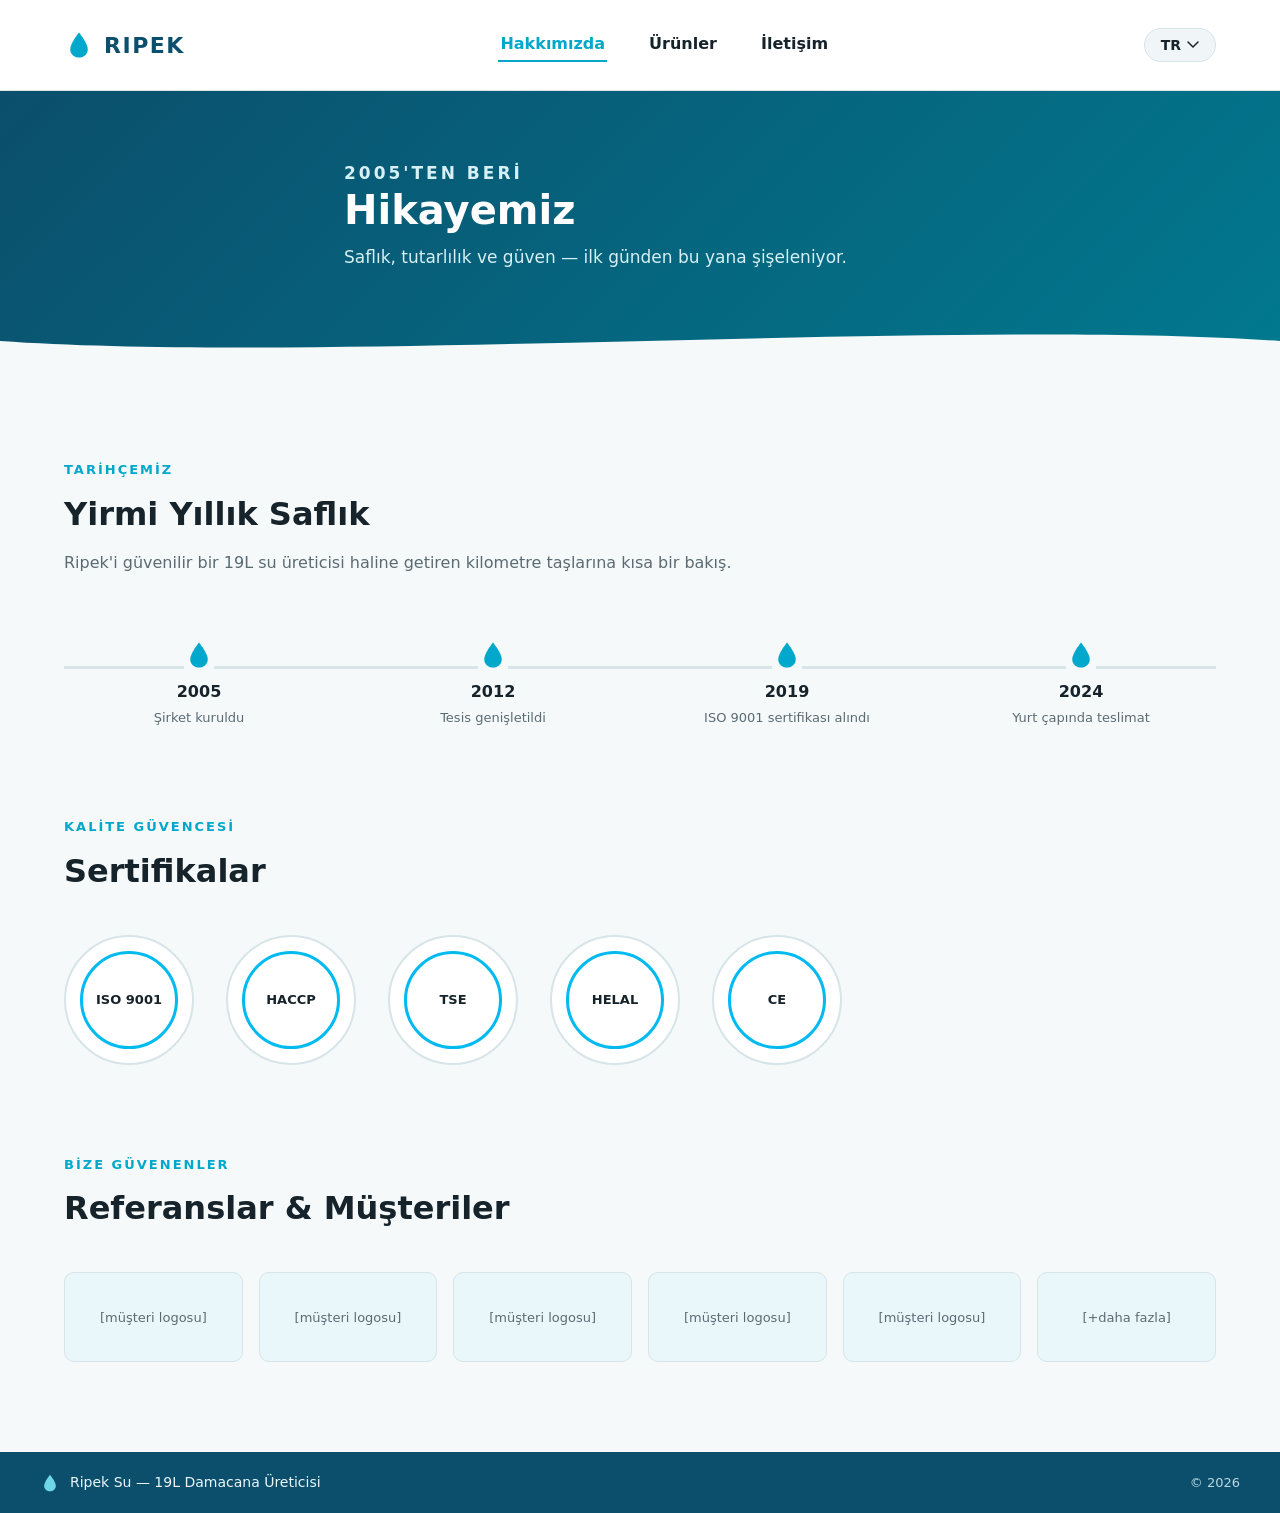
==== about.html @ 7599078f "Path Replacement V01. Paths are replaced" ====
<!DOCTYPE html>
<html lang="tr" data-title-key="meta.titleAbout">
<head>
<meta charset="UTF-8">
<meta name="viewport" content="width=device-width, initial-scale=1.0">
<title>Ripek Su | Hakkımızda</title>
<link rel="icon" href="data:image/svg+xml,%3Csvg xmlns='http://www.w3.org/2000/svg' viewBox='0 0 24 24'%3E%3Cpath fill='%2301A8CC' d='M12 2C12 2 5 10.5 5 15.5C5 19.09 8.13 22 12 22C15.87 22 19 19.09 19 15.5C19 10.5 12 2 12 2Z'/%3E%3C/svg%3E">
<link rel="stylesheet" href="css/style.css">
</head>
<body>

<!-- ================= TOP BAR ================= -->
<header class="topbar">
  <div class="container topbar-inner">
    <a href="index.html" class="logo">
      <svg class="logo-icon" viewBox="0 0 24 24" fill="none" xmlns="http://www.w3.org/2000/svg" aria-hidden="true">
        <path d="M12 2C12 2 5 10.5 5 15.5C5 19.09 8.13 22 12 22C15.87 22 19 19.09 19 15.5C19 10.5 12 2 12 2Z" fill="currentColor"/>
      </svg>
      <span class="logo-text">RIPEK</span>
    </a>

    <nav class="nav" id="mainNav">
      <a href="about.html" class="nav-link" data-i18n="nav.about">About Us</a>
      <a href="products.html" class="nav-link" data-i18n="nav.products">Products</a>
      <a href="contacts.html" class="nav-link" data-i18n="nav.contacts">Contacts</a>
    </nav>

    <div class="topbar-actions">
      <div class="lang-selector">
        <button class="lang-btn" id="langBtn" type="button" aria-haspopup="listbox" aria-expanded="false">
          <span id="langBtnLabel">TR</span>
          <svg viewBox="0 0 12 8" fill="none" aria-hidden="true"><path d="M1 1L6 6L11 1" stroke="currentColor" stroke-width="1.5" stroke-linecap="round" stroke-linejoin="round"/></svg>
        </button>
        <ul class="lang-dropdown" id="langDropdown" role="listbox">
          <li role="option" data-lang="tr" data-i18n="lang.tr">Türkçe</li>
          <li role="option" data-lang="en" data-i18n="lang.en">İngilizce</li>
        </ul>
      </div>
      <button class="nav-toggle" id="navToggle" type="button" aria-label="Menu" aria-expanded="false" aria-controls="mainNav">
        <svg viewBox="0 0 24 24" fill="none" aria-hidden="true"><path d="M3 6H21M3 12H21M3 18H21" stroke="currentColor" stroke-width="2" stroke-linecap="round"/></svg>
      </button>
    </div>
  </div>
</header>

<!-- ================= HERO ================= -->
<section class="hero hero-simple">
  <div class="container hero-text">
    <p class="hero-eyebrow" data-i18n="about.hero.eyebrow">2005'TEN BERİ</p>
    <h1 data-i18n="about.hero.title">Hikayemiz</h1>
    <p data-i18n="about.hero.subtitle">Saflık, tutarlılık ve güven — ilk günden bu yana şişeleniyor.</p>
  </div>
  <svg class="hero-wave" viewBox="0 0 1440 80" preserveAspectRatio="none" aria-hidden="true">
    <path d="M0,40 C360,70 1080,10 1440,40 L1440,80 L0,80 Z" fill="#F5F9FA"></path>
  </svg>
</section>

<!-- ================= HISTORY / TIMELINE ================= -->
<section class="section" id="history">
  <div class="container">
    <div class="section-head">
      <span class="eyebrow" data-i18n="about.history.eyebrow">TARİHÇEMİZ</span>
      <h2 data-i18n="about.history.title">Yirmi Yıllık Saflık</h2>
      <p data-i18n="about.history.text">Ripek'i güvenilir bir 19L su üreticisi haline getiren kilometre taşlarına kısa bir bakış.</p>
    </div>

    <div class="timeline">
      <div class="timeline-item">
        <svg class="timeline-icon" viewBox="0 0 24 24" fill="none" aria-hidden="true"><path d="M12 2C12 2 5 10.5 5 15.5C5 19.09 8.13 22 12 22C15.87 22 19 19.09 19 15.5C19 10.5 12 2 12 2Z" fill="currentColor"/></svg>
        <div class="timeline-year" data-i18n="about.history.item1.year">2005</div>
        <div class="timeline-label" data-i18n="about.history.item1.label">Şirket kuruldu</div>
      </div>
      <div class="timeline-item">
        <svg class="timeline-icon" viewBox="0 0 24 24" fill="none" aria-hidden="true"><path d="M12 2C12 2 5 10.5 5 15.5C5 19.09 8.13 22 12 22C15.87 22 19 19.09 19 15.5C19 10.5 12 2 12 2Z" fill="currentColor"/></svg>
        <div class="timeline-year" data-i18n="about.history.item2.year">2012</div>
        <div class="timeline-label" data-i18n="about.history.item2.label">Tesis genişletildi</div>
      </div>
      <div class="timeline-item">
        <svg class="timeline-icon" viewBox="0 0 24 24" fill="none" aria-hidden="true"><path d="M12 2C12 2 5 10.5 5 15.5C5 19.09 8.13 22 12 22C15.87 22 19 19.09 19 15.5C19 10.5 12 2 12 2Z" fill="currentColor"/></svg>
        <div class="timeline-year" data-i18n="about.history.item3.year">2019</div>
        <div class="timeline-label" data-i18n="about.history.item3.label">ISO 9001 sertifikası alındı</div>
      </div>
      <div class="timeline-item">
        <svg class="timeline-icon" viewBox="0 0 24 24" fill="none" aria-hidden="true"><path d="M12 2C12 2 5 10.5 5 15.5C5 19.09 8.13 22 12 22C15.87 22 19 19.09 19 15.5C19 10.5 12 2 12 2Z" fill="currentColor"/></svg>
        <div class="timeline-year" data-i18n="about.history.item4.year">2024</div>
        <div class="timeline-label" data-i18n="about.history.item4.label">Yurt çapında teslimat</div>
      </div>
    </div>
  </div>
</section>

<!-- ================= CERTIFICATES ================= -->
<section class="section" id="certificates">
  <div class="container">
    <div class="section-head" style="margin-bottom: 40px;">
      <span class="eyebrow" data-i18n="about.certificates.eyebrow">KALİTE GÜVENCESİ</span>
      <h2 data-i18n="about.certificates.title">Sertifikalar</h2>
    </div>

    <div class="cert-grid">
      <a href="#" class="cert-badge"><span data-i18n="about.certificates.item1">ISO 9001</span></a>
      <a href="#" class="cert-badge"><span data-i18n="about.certificates.item2">HACCP</span></a>
      <a href="#" class="cert-badge"><span data-i18n="about.certificates.item3">TSE</span></a>
      <a href="#" class="cert-badge"><span data-i18n="about.certificates.item4">HELAL</span></a>
      <a href="#" class="cert-badge"><span data-i18n="about.certificates.item5">CE</span></a>
    </div>
  </div>
</section>

<!-- ================= REFERENCES ================= -->
<section class="section" id="references">
  <div class="container">
    <div class="section-head" style="margin-bottom: 40px;">
      <span class="eyebrow" data-i18n="about.references.eyebrow">BİZE GÜVENENLER</span>
      <h2 data-i18n="about.references.title">Referanslar & Müşteriler</h2>
    </div>

    <div class="reference-grid">
      <div class="reference-logo"><span data-i18n="placeholder.clientLogo">[müşteri logosu]</span></div>
      <div class="reference-logo"><span data-i18n="placeholder.clientLogo">[müşteri logosu]</span></div>
      <div class="reference-logo"><span data-i18n="placeholder.clientLogo">[müşteri logosu]</span></div>
      <div class="reference-logo"><span data-i18n="placeholder.clientLogo">[müşteri logosu]</span></div>
      <div class="reference-logo"><span data-i18n="placeholder.clientLogo">[müşteri logosu]</span></div>
      <div class="reference-logo"><span data-i18n="placeholder.moreLogos">[+daha fazla]</span></div>
    </div>
  </div>
</section>

<!-- ================= FOOTER ================= -->
<footer class="site-footer">
  <div class="container footer-inner">
    <div class="footer-brand">
      <svg viewBox="0 0 24 24" fill="none" aria-hidden="true"><path d="M12 2C12 2 5 10.5 5 15.5C5 19.09 8.13 22 12 22C15.87 22 19 19.09 19 15.5C19 10.5 12 2 12 2Z" fill="currentColor"/></svg>
      <span data-i18n="footer.brand">Ripek Su — 19L Damacana Üreticisi</span>
    </div>
    <span class="footer-copy">© 2026</span>
  </div>
</footer>

<script src="js/translations.js"></script>
<script src="js/i18n.js"></script>
<script src="js/main.js"></script>
</body>
</html>
---- css/style.css ----
/* =========================================================
   Ripek — 19L Water Bottle Producer
   Global stylesheet
   ========================================================= */

:root {
  --primary-dark: #0B4F6C;
  --primary: #01798F;
  --accent: #01A8CC;
  --accent-bright: #01BAEF;
  --accent-light: #6FD6E8;
  --bg: #F5F9FA;
  --bg-soft: #F0F6F7;
  --icon-bg: #EAF7FA;
  --border: #D7E4E8;
  --text-dark: #16232B;
  --text-muted: #5B6B73;
  --text-faint: #94A3B8;
  --white: #FFFFFF;
  --hero-text-soft: #D6F0F5;
  --footer-text: #EAF7FA;
  --footer-text-muted: #B7D9E2;

  --container-width: 1200px;
  --radius-sm: 10px;
  --radius-md: 16px;
  --radius-lg: 18px;
  --shadow-card: 0 8px 24px rgba(11, 79, 108, 0.08);
}

* { box-sizing: border-box; }

html { scroll-behavior: smooth; }

body {
  margin: 0;
  font-family: 'Segoe UI', system-ui, Arial, sans-serif;
  background: var(--bg);
  color: var(--text-dark);
  line-height: 1.5;
  -webkit-font-smoothing: antialiased;
}

img, svg { display: block; max-width: 100%; }

a { color: inherit; }

h1, h2, h3, p { margin: 0; }

ul { margin: 0; padding: 0; list-style: none; }

button { font-family: inherit; }

.container {
  max-width: var(--container-width);
  margin: 0 auto;
  padding: 0 24px;
}

.visually-hidden {
  position: absolute;
  width: 1px; height: 1px;
  overflow: hidden;
  clip: rect(0 0 0 0);
  white-space: nowrap;
}

/* =========================================================
   TOP BAR
   ========================================================= */

.topbar {
  background: var(--white);
  border-bottom: 1px solid var(--border);
  position: sticky;
  top: 0;
  z-index: 200;
}

.topbar-inner {
  display: flex;
  align-items: center;
  justify-content: space-between;
  height: 90px;
  gap: 24px;
}

.logo {
  display: flex;
  align-items: center;
  gap: 10px;
  text-decoration: none;
  flex-shrink: 0;
}

.logo-icon {
  width: 30px;
  height: 30px;
  color: var(--accent);
}

.logo-text {
  font-size: 1.375rem;
  font-weight: 700;
  color: var(--primary-dark);
  letter-spacing: 1.5px;
}

.nav {
  display: flex;
  align-items: center;
  gap: 40px;
}

.nav-link {
  font-size: 1rem;
  font-weight: 600;
  color: var(--text-dark);
  text-decoration: none;
  padding: 4px 2px;
  border-bottom: 2px solid transparent;
  transition: color 0.2s ease, border-color 0.2s ease;
}

.nav-link:hover,
.nav-link.active {
  color: var(--accent);
  border-color: var(--accent);
}

.topbar-actions {
  display: flex;
  align-items: center;
  gap: 16px;
  flex-shrink: 0;
}

.lang-selector { position: relative; }

.lang-btn {
  display: flex;
  align-items: center;
  gap: 6px;
  background: var(--bg-soft);
  border: 1px solid var(--border);
  border-radius: 17px;
  padding: 8px 16px;
  font-size: 0.875rem;
  font-weight: 600;
  color: var(--text-dark);
  cursor: pointer;
}

.lang-btn svg { width: 12px; height: 12px; }

.lang-dropdown {
  position: absolute;
  right: 0;
  top: calc(100% + 8px);
  background: var(--white);
  border: 1px solid var(--border);
  border-radius: var(--radius-sm);
  box-shadow: var(--shadow-card);
  min-width: 150px;
  padding: 6px;
  display: none;
  z-index: 300;
}

.lang-dropdown.open { display: block; }

.lang-dropdown li {
  padding: 9px 12px;
  border-radius: 6px;
  font-size: 0.9rem;
  cursor: pointer;
  color: var(--text-dark);
}

.lang-dropdown li:hover,
.lang-dropdown li.selected {
  background: var(--bg-soft);
  color: var(--accent);
}

.nav-toggle {
  display: none;
  background: none;
  border: none;
  cursor: pointer;
  padding: 6px;
  color: var(--primary-dark);
}

.nav-toggle svg { width: 26px; height: 26px; }

/* =========================================================
   HERO (shared)
   ========================================================= */

.hero {
  position: relative;
  background: linear-gradient(135deg, var(--primary-dark), var(--primary));
  color: var(--white);
  overflow: hidden;
}

.hero-wave {
  position: absolute;
  bottom: -1px;
  left: 0;
  width: 100%;
  height: 60px;
}

.hero-eyebrow {
  font-size: 0.8125rem;
  font-weight: 700;
  letter-spacing: 3px;
  color: var(--accent-light);
  text-transform: uppercase;
  margin: 0 0 14px;
}

/* Big home hero */
.hero-home { padding: 90px 0 150px; }

.hero-inner {
  display: flex;
  align-items: center;
  justify-content: space-between;
  gap: 48px;
}

.hero-text { max-width: 560px; }

.hero-text h1 {
  font-size: 2.75rem;
  font-weight: 800;
  line-height: 1.15;
  margin: 0 0 20px;
}

.hero-text p {
  font-size: 1.125rem;
  color: var(--hero-text-soft);
  margin: 0 0 32px;
}

.hero-media { flex-shrink: 0; }

/* Simple sub-page hero */
.hero-simple { padding: 70px 0 100px; }

.hero-simple .hero-text { max-width: 640px; }

.hero-simple h1 {
  font-size: 2.5rem;
  font-weight: 800;
  margin: 0 0 12px;
}

.hero-simple p {
  font-size: 1.0625rem;
  color: var(--hero-text-soft);
  margin: 0;
}

/* =========================================================
   BUTTONS / LINKS
   ========================================================= */

.btn {
  display: inline-flex;
  align-items: center;
  justify-content: center;
  padding: 15px 34px;
  border-radius: 26px;
  font-weight: 700;
  font-size: 1rem;
  text-decoration: none;
  cursor: pointer;
  border: none;
  transition: transform 0.15s ease, box-shadow 0.15s ease;
}

.btn-cta {
  background: var(--accent-bright);
  color: #062A36;
}

.btn-cta:hover {
  transform: translateY(-2px);
  box-shadow: 0 10px 24px rgba(1, 186, 239, 0.35);
}

.link-arrow {
  display: inline-flex;
  align-items: center;
  gap: 8px;
  font-weight: 700;
  font-size: 1rem;
  color: var(--primary-dark);
  text-decoration: none;
  border-bottom: 1.5px solid var(--primary-dark);
  padding-bottom: 3px;
  transition: color 0.2s ease, border-color 0.2s ease;
}

.link-arrow:hover {
  color: var(--accent);
  border-color: var(--accent);
}

.link-arrow svg { width: 16px; height: 16px; }

/* =========================================================
   IMAGE PLACEHOLDERS (no images generated — drop real photos in later)
   ========================================================= */

.image-placeholder {
  display: flex;
  align-items: center;
  justify-content: center;
  text-align: center;
  background: var(--icon-bg);
  border: 2px dashed var(--border);
  border-radius: var(--radius-md);
  color: var(--text-faint);
  font-size: 0.8125rem;
  padding: 16px;
  line-height: 1.4;
}

.image-placeholder--hero {
  width: 340px;
  max-width: 100%;
  aspect-ratio: 3 / 4;
}

.image-placeholder--round {
  width: 140px;
  height: 140px;
  border-radius: 50%;
  margin: 0 auto;
}

.image-placeholder--round-sm {
  width: 112px;
  height: 112px;
  border-radius: 50%;
  margin: 0 auto;
}

.image-placeholder--product {
  width: 100%;
  aspect-ratio: 4 / 3;
  margin-bottom: 20px;
}

.image-placeholder--logo {
  width: 100%;
  height: 90px;
}

/* =========================================================
   HOME — PREVIEW CARDS
   ========================================================= */

.preview-section {
  padding: 100px 0;
  display: flex;
  flex-direction: column;
  gap: 64px;
}

.preview-card {
  display: flex;
  align-items: center;
  gap: 60px;
  background: var(--white);
  border: 1px solid var(--border);
  border-radius: var(--radius-lg);
  padding: 48px;
}

.preview-card.reverse { flex-direction: row-reverse; }

.preview-media {
  flex: 0 0 220px;
  text-align: center;
}

.preview-content { flex: 1; }

.eyebrow {
  display: block;
  font-size: 0.8125rem;
  font-weight: 700;
  letter-spacing: 2px;
  color: var(--accent);
  text-transform: uppercase;
  margin: 0 0 10px;
}

.preview-content h2 {
  font-size: 2rem;
  font-weight: 800;
  color: var(--text-dark);
  margin: 0 0 16px;
}

.preview-content p {
  font-size: 1rem;
  color: var(--text-muted);
  margin: 0 0 22px;
  line-height: 1.65;
}

/* =========================================================
   GENERIC SECTION
   ========================================================= */

.section { padding: 90px 0; }
.section + .section { padding-top: 0; }

.section-head {
  margin-bottom: 56px;
  max-width: 680px;
}

.section-head h2 {
  font-size: 2rem;
  font-weight: 800;
  color: var(--text-dark);
  margin: 8px 0 12px;
}

.section-head p {
  color: var(--text-muted);
  font-size: 1rem;
  line-height: 1.65;
}

/* =========================================================
   ABOUT — TIMELINE
   ========================================================= */

.timeline {
  position: relative;
  display: flex;
  justify-content: space-between;
  gap: 24px;
  padding-top: 8px;
}

.timeline::before {
  content: "";
  position: absolute;
  top: 34px;
  left: 0;
  right: 0;
  height: 3px;
  background: var(--border);
}

.timeline-item {
  position: relative;
  flex: 1;
  text-align: center;
  z-index: 1;
}

.timeline-icon {
  width: 30px;
  height: 30px;
  margin: 0 auto 10px;
  color: var(--accent);
  background: var(--bg);
}

.timeline-year {
  font-weight: 700;
  color: var(--text-dark);
  font-size: 1rem;
}

.timeline-label {
  font-size: 0.8125rem;
  color: var(--text-muted);
  margin-top: 4px;
}

/* =========================================================
   ABOUT — CERTIFICATES
   ========================================================= */

.cert-grid {
  display: flex;
  flex-wrap: wrap;
  gap: 32px;
}

.cert-badge {
  display: flex;
  flex-direction: column;
  align-items: center;
  justify-content: center;
  width: 130px;
  height: 130px;
  border-radius: 50%;
  background: var(--white);
  border: 2px solid var(--border);
  position: relative;
  text-align: center;
  text-decoration: none;
  color: var(--text-dark);
  font-weight: 700;
  font-size: 0.8125rem;
  transition: border-color 0.2s ease, transform 0.2s ease;
}

.cert-badge::before {
  content: "";
  position: absolute;
  inset: 14px;
  border-radius: 50%;
  border: 3px solid var(--accent-bright);
}

.cert-badge span { position: relative; }

.cert-badge:hover {
  transform: translateY(-3px);
  border-color: var(--accent);
}

/* =========================================================
   ABOUT — REFERENCES
   ========================================================= */

.reference-grid {
  display: grid;
  grid-template-columns: repeat(6, 1fr);
  gap: 16px;
}

.reference-logo {
  background: var(--icon-bg);
  border: 1px solid var(--border);
  border-radius: var(--radius-sm);
  height: 90px;
  display: flex;
  align-items: center;
  justify-content: center;
  color: var(--text-muted);
  font-size: 0.8125rem;
  text-align: center;
  padding: 8px;
}

/* =========================================================
   PRODUCTS — GRID
   ========================================================= */

.product-grid {
  display: grid;
  grid-template-columns: repeat(3, 1fr);
  gap: 32px;
}

.product-card {
  background: var(--white);
  border: 1px solid var(--border);
  border-radius: var(--radius-md);
  padding: 28px;
  text-align: center;
}

.product-card h3 {
  font-size: 1.125rem;
  font-weight: 700;
  color: var(--text-dark);
  margin: 0 0 8px;
}

.product-card .spec {
  font-size: 0.8125rem;
  color: var(--text-muted);
  margin: 0;
}

/* =========================================================
   CONTACTS PAGE
   ========================================================= */

.contact-page {
  padding: 110px 0 130px;
  text-align: center;
}

.contact-page .hero-eyebrow { color: var(--accent); }

.contact-image { margin-bottom: 28px; }

.contact-phone {
  font-size: 2.75rem;
  font-weight: 800;
  color: var(--text-dark);
  margin: 0 0 14px;
  letter-spacing: 1px;
}

.contact-text {
  font-size: 1rem;
  color: var(--text-muted);
  margin: 0 0 36px;
}

/* =========================================================
   FOOTER
   ========================================================= */

.site-footer {
  background: var(--primary-dark);
  color: var(--footer-text);
}

.footer-inner {
  display: flex;
  align-items: center;
  justify-content: space-between;
  padding: 20px 0;
  gap: 16px;
  flex-wrap: wrap;
}

.footer-brand {
  display: flex;
  align-items: center;
  gap: 10px;
  font-size: 0.875rem;
}

.footer-brand svg {
  width: 20px;
  height: 20px;
  color: var(--accent-light);
}

.footer-copy {
  font-size: 0.8125rem;
  color: var(--footer-text-muted);
}

/* =========================================================
   RESPONSIVE
   ========================================================= */

@media (max-width: 960px) {
  .nav {
    position: absolute;
    top: 90px;
    left: 0;
    right: 0;
    background: var(--white);
    border-bottom: 1px solid var(--border);
    flex-direction: column;
    align-items: flex-start;
    gap: 0;
    padding: 8px 24px 16px;
    display: none;
  }

  .nav.open { display: flex; }

  .nav-link { width: 100%; padding: 12px 0; }

  .nav-toggle { display: inline-flex; }

  .hero-inner { flex-direction: column; text-align: center; }
  .hero-text { max-width: 100%; }
  .hero-text p { margin-left: auto; margin-right: auto; }

  .preview-card,
  .preview-card.reverse {
    flex-direction: column;
    text-align: center;
    padding: 32px;
  }

  .timeline {
    flex-direction: column;
    gap: 32px;
    align-items: flex-start;
  }

  .timeline::before {
    top: 0;
    bottom: 0;
    left: 15px;
    width: 3px;
    height: auto;
    right: auto;
  }

  .timeline-item {
    display: flex;
    align-items: center;
    gap: 16px;
    text-align: left;
  }

  .timeline-icon { margin: 0; }

  .reference-grid { grid-template-columns: repeat(3, 1fr); }

  .product-grid { grid-template-columns: repeat(2, 1fr); }
}

@media (max-width: 640px) {
  .hero-text h1 { font-size: 2.1rem; }
  .hero-simple h1 { font-size: 2rem; }
  .contact-phone { font-size: 2rem; }

  .reference-grid { grid-template-columns: repeat(2, 1fr); }
  .product-grid { grid-template-columns: 1fr; }

  .footer-inner { flex-direction: column; text-align: center; }
}

@media (prefers-reduced-motion: reduce) {
  html { scroll-behavior: auto; }
  * { transition: none !important; }
}
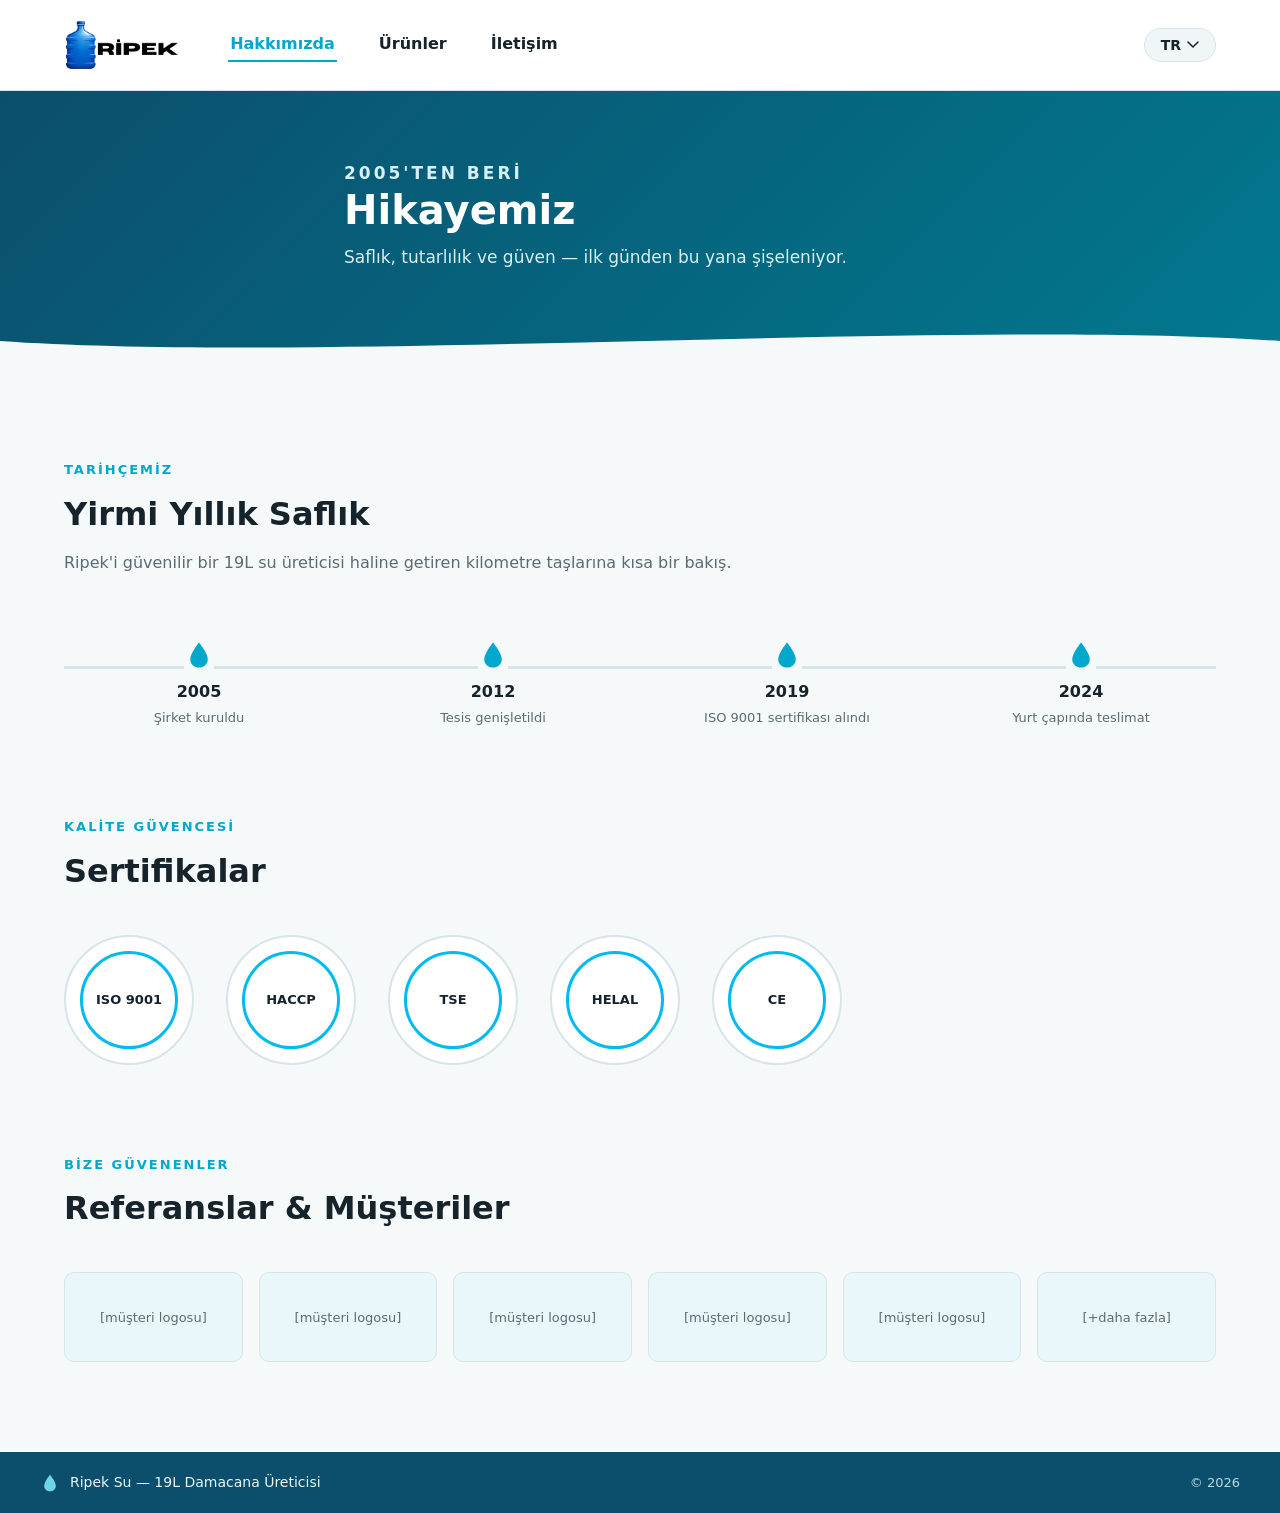
==== commit 74d0cabe: "Under Maintenance V0.1 Home Page is under modifications. Here are developments: 1.Logo is implemente" ====
--- a/about.html
+++ b/about.html
@@ -12,17 +12,14 @@
 <!-- ================= TOP BAR ================= -->
 <header class="topbar">
   <div class="container topbar-inner">
-    <a href="index.html" class="logo">
-      <svg class="logo-icon" viewBox="0 0 24 24" fill="none" xmlns="http://www.w3.org/2000/svg" aria-hidden="true">
-        <path d="M12 2C12 2 5 10.5 5 15.5C5 19.09 8.13 22 12 22C15.87 22 19 19.09 19 15.5C19 10.5 12 2 12 2Z" fill="currentColor"/>
-      </svg>
-      <span class="logo-text">RIPEK</span>
+    <a href="index" class="logo">
+      <img src="images/ripek-logo.png" alt="Ripek" class="logo-img">
     </a>
 
     <nav class="nav" id="mainNav">
-      <a href="about.html" class="nav-link" data-i18n="nav.about">About Us</a>
-      <a href="products.html" class="nav-link" data-i18n="nav.products">Products</a>
-      <a href="contacts.html" class="nav-link" data-i18n="nav.contacts">Contacts</a>
+      <a href="about" class="nav-link" data-i18n="nav.about">About Us</a>
+      <a href="products" class="nav-link" data-i18n="nav.products">Products</a>
+      <a href="contacts" class="nav-link" data-i18n="nav.contacts">Contacts</a>
     </nav>
 
     <div class="topbar-actions">
@@ -33,7 +30,7 @@
         </button>
         <ul class="lang-dropdown" id="langDropdown" role="listbox">
           <li role="option" data-lang="tr" data-i18n="lang.tr">Türkçe</li>
-          <li role="option" data-lang="en" data-i18n="lang.en">İngilizce</li>
+          <li role="option" data-lang="en" data-i18n="lang.en">English</li>
         </ul>
       </div>
       <button class="nav-toggle" id="navToggle" type="button" aria-label="Menu" aria-expanded="false" aria-controls="mainNav">
--- a/css/style.css
+++ b/css/style.css
@@ -80,30 +80,21 @@
 .topbar-inner {
   display: flex;
   align-items: center;
-  justify-content: space-between;
+  justify-content: flex-start;
   height: 90px;
-  gap: 24px;
+  gap: 48px;
 }
 
 .logo {
   display: flex;
   align-items: center;
-  gap: 10px;
   text-decoration: none;
   flex-shrink: 0;
 }
 
-.logo-icon {
-  width: 30px;
-  height: 30px;
-  color: var(--accent);
-}
-
-.logo-text {
-  font-size: 1.375rem;
-  font-weight: 700;
-  color: var(--primary-dark);
-  letter-spacing: 1.5px;
+.logo-img {
+  height: 52px;
+  width: auto;
 }
 
 .nav {
@@ -133,6 +124,7 @@
   align-items: center;
   gap: 16px;
   flex-shrink: 0;
+  margin-left: auto;
 }
 
 .lang-selector { position: relative; }
